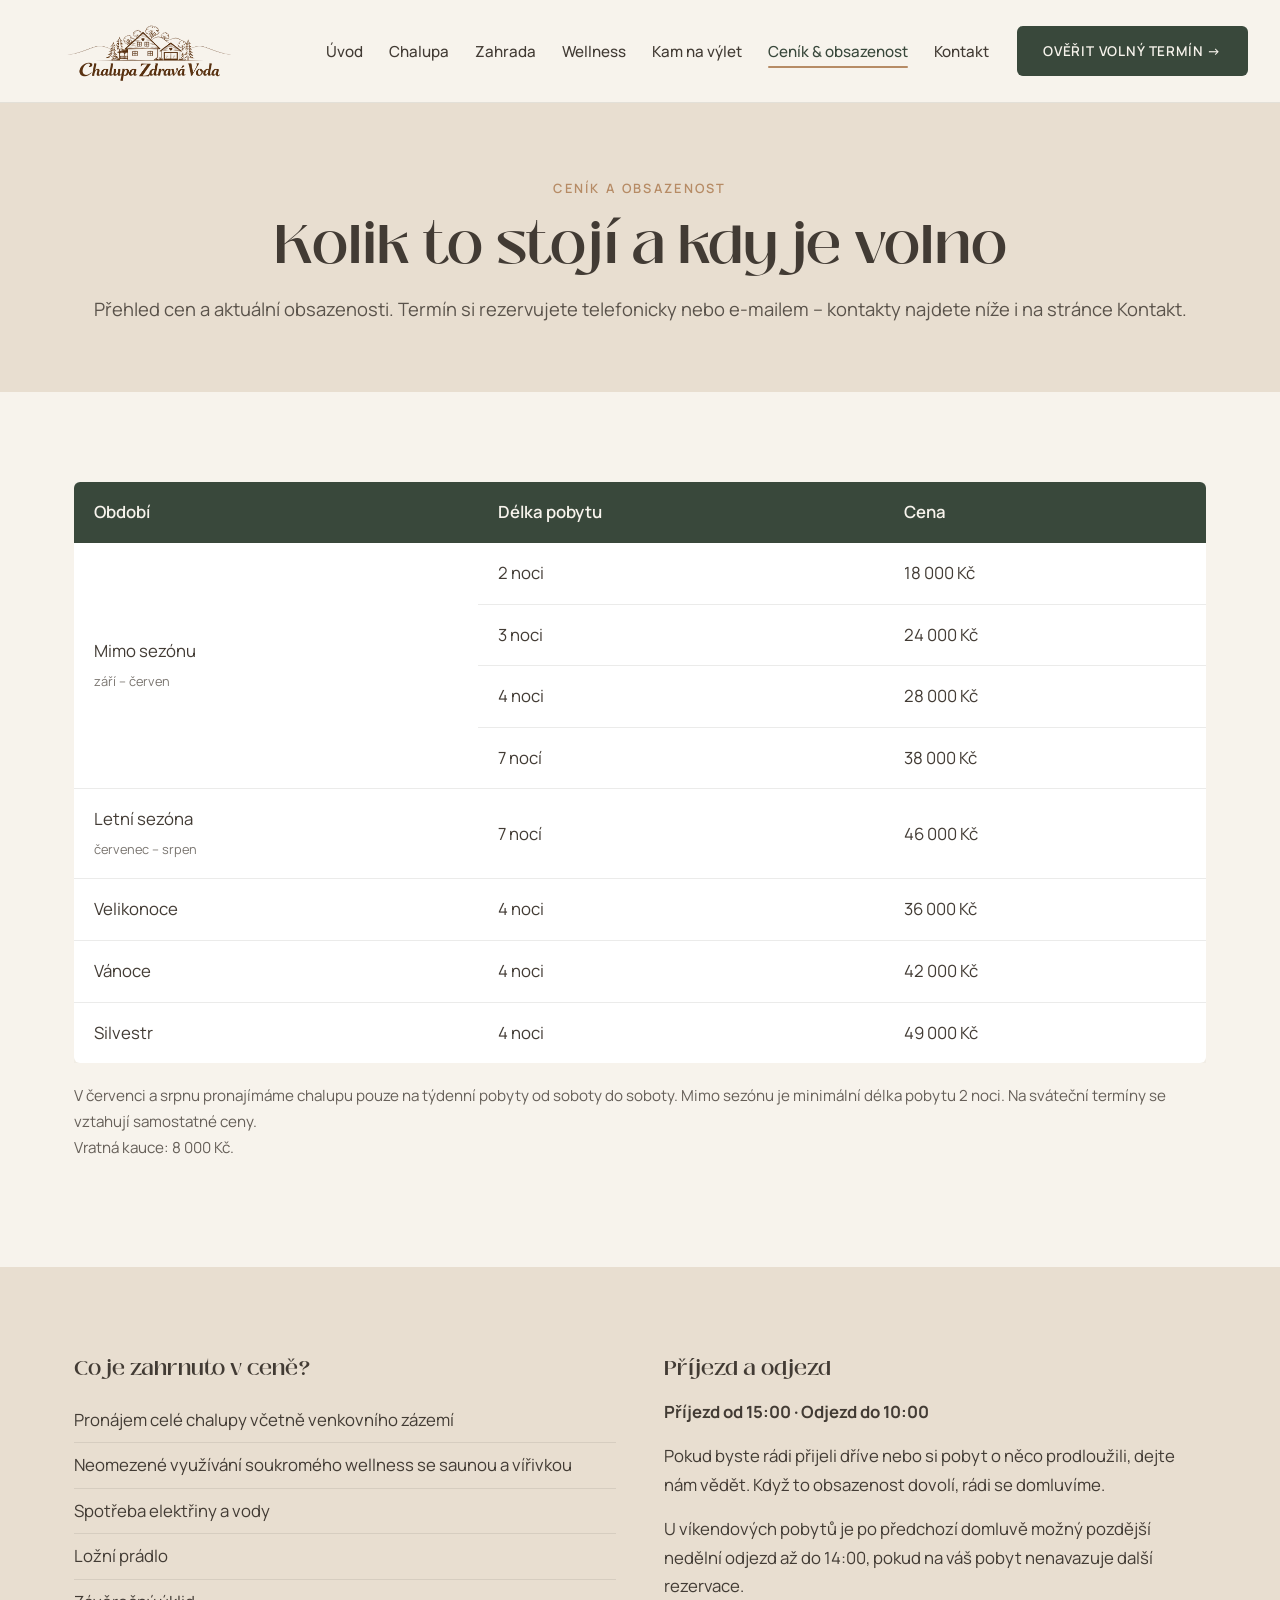
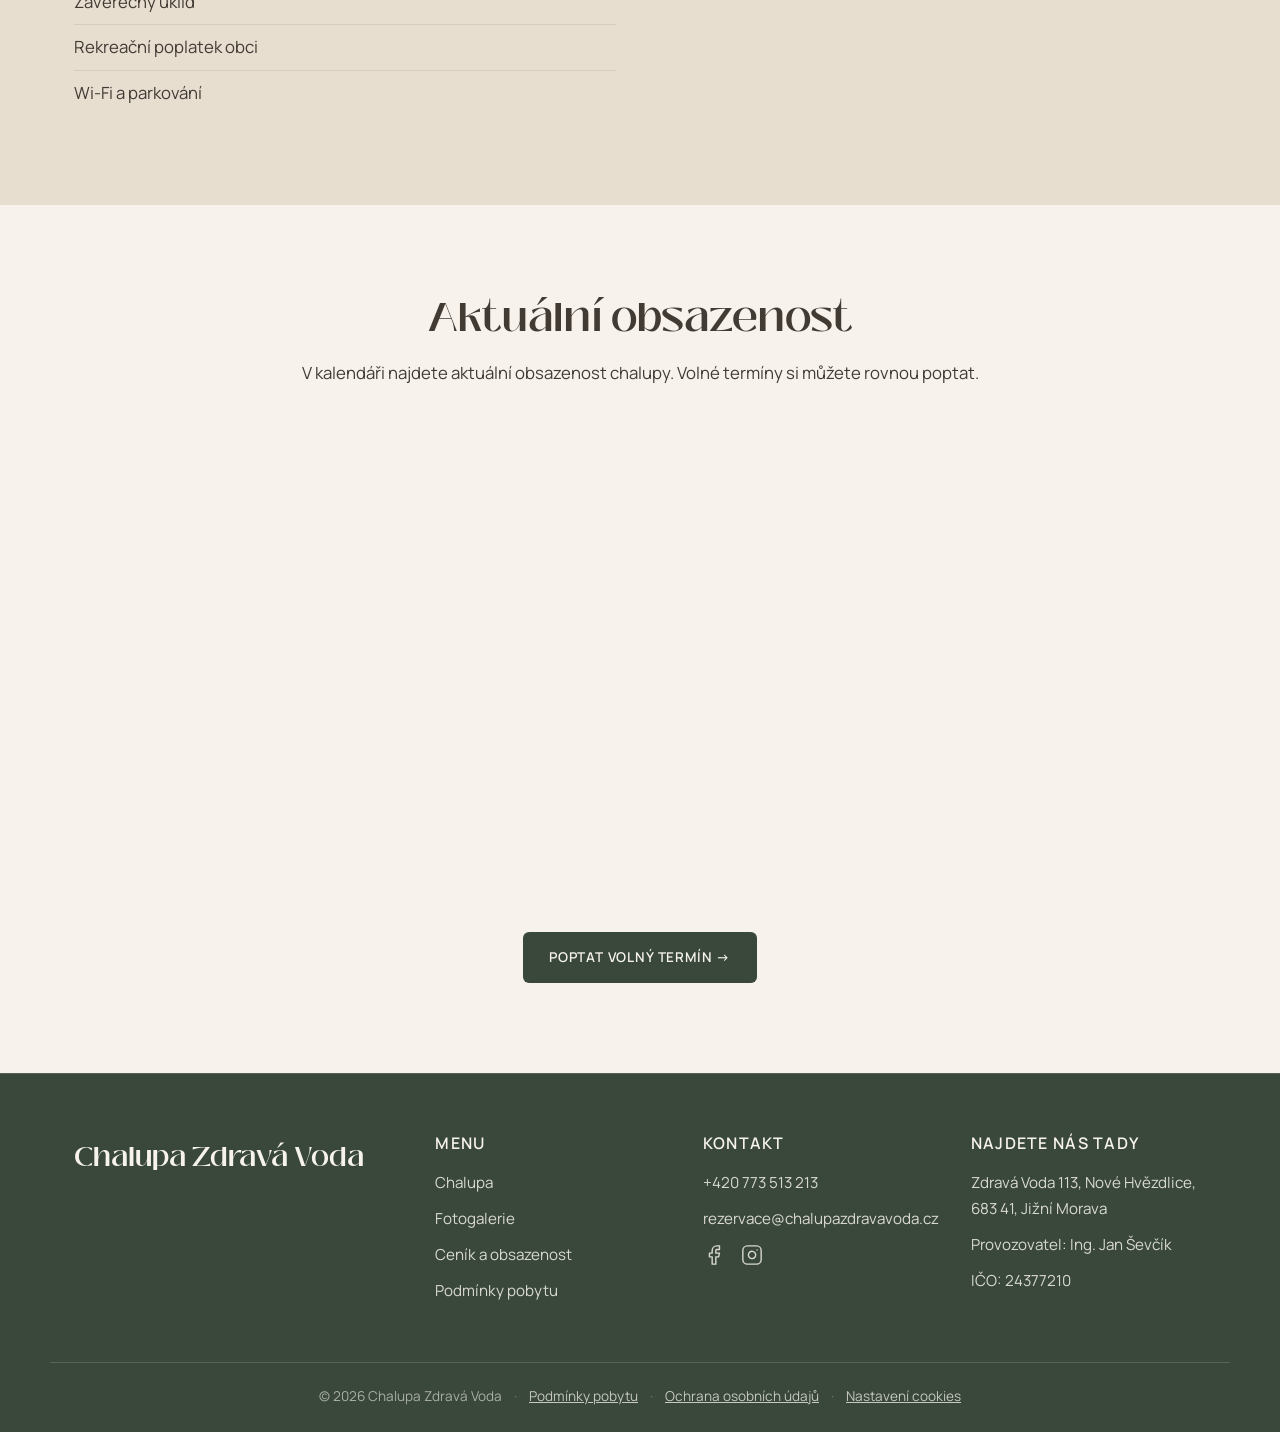
==== cenik-a-obsazenost.html @ aa56eb09 "Zdrava Voda - web chalupy, cista nasazovaci verze" ====
<!DOCTYPE html>
<html lang="cs">
<head>
<meta charset="UTF-8">
<meta name="viewport" content="width=device-width, initial-scale=1.0">
<title>Ceník a obsazenost – Chalupa Zdravá Voda</title>
<meta name="description" content="Chalupa Zdravá Voda – ceník pobytů podle sezóny a aktuální kalendář obsazenosti.">
<link rel="icon" type="image/png" sizes="32x32" href="assets/img/favicon-32.png">
<link rel="apple-touch-icon" href="assets/img/favicon-180.png">
<meta property="og:type" content="website">
<meta property="og:title" content="Ceník a obsazenost – Chalupa Zdravá Voda">
<meta property="og:description" content="Ceník pobytů podle sezóny a aktuální kalendář obsazenosti.">
<meta property="og:image" content="https://chalupazdravavoda.cz/assets/img/og-image.jpg">
<meta property="og:url" content="https://chalupazdravavoda.cz/cenik-a-obsazenost.html">
<link rel="preconnect" href="https://fonts.googleapis.com">
<link rel="preconnect" href="https://fonts.gstatic.com" crossorigin>
<link href="https://fonts.googleapis.com/css2?family=Manrope:wght@400;500;600;700;800&display=swap" rel="stylesheet">
<link rel="stylesheet" href="assets/css/style.css">
</head>
<body>

<header class="site-header">
    <div class="container">
        <a href="index.html" class="logo">
            <img src="assets/img/logo-wide.png" alt="Chalupa Zdravá Voda">
        </a>
        <button class="nav-toggle" id="navToggle" aria-label="Otevřít menu">&#9776;</button>
        <div class="header-right" id="headerRight">
            <nav class="main-nav">
                <ul>
                    <li><a href="index.html">Úvod</a></li>
                    <li><a href="chalupa.html">Chalupa</a></li>
                    <li><a href="zahrada.html">Zahrada</a></li>
                    <li><a href="wellness.html">Wellness</a></li>
                    <li><a href="kam-na-vylet.html">Kam na výlet</a></li>
                    <li><a href="cenik-a-obsazenost.html" class="active">Ceník &amp; obsazenost</a></li>
                    <li><a href="kontakt.html">Kontakt</a></li>
                </ul>
            </nav>
            <div class="header-cta">
                <a href="cenik-a-obsazenost.html" class="btn btn-primary">Ověřit volný termín →</a>
            </div>
        </div>
    </div>
</header>

<section class="page-hero slightly-compact">
    <div class="container">
        <span class="subtitle">Ceník a obsazenost</span>
        <h1>Kolik to stojí a kdy je volno</h1>
        <p class="lead">Přehled cen a aktuální obsazenosti. Termín si rezervujete telefonicky nebo e-mailem – kontakty najdete níže i na stránce Kontakt.</p>
    </div>
</section>

<section>
    <div class="container">
        <div class="table-scroll">
            <table class="price-table">
                <thead>
                    <tr>
                        <th>Období</th>
                        <th>Délka pobytu</th>
                        <th>Cena</th>
                    </tr>
                </thead>
                <tbody>
                    <tr>
                        <td rowspan="4">Mimo sezónu<br><span class="price-sub">září – červen</span></td>
                        <td>2 noci</td>
                        <td>18 000 Kč</td>
                    </tr>
                    <tr>
                        <td>3 noci</td>
                        <td>24 000 Kč</td>
                    </tr>
                    <tr>
                        <td>4 noci</td>
                        <td>28 000 Kč</td>
                    </tr>
                    <tr>
                        <td>7 nocí</td>
                        <td>38 000 Kč</td>
                    </tr>
                    <tr>
                        <td>Letní sezóna<br><span class="price-sub">červenec – srpen</span></td>
                        <td>7 nocí</td>
                        <td>46 000 Kč</td>
                    </tr>
                    <tr>
                        <td>Velikonoce</td>
                        <td>4 noci</td>
                        <td>36 000 Kč</td>
                    </tr>
                    <tr>
                        <td>Vánoce</td>
                        <td>4 noci</td>
                        <td>42 000 Kč</td>
                    </tr>
                    <tr>
                        <td>Silvestr</td>
                        <td>4 noci</td>
                        <td>49 000 Kč</td>
                    </tr>
                </tbody>
            </table>
        </div>
        <p class="price-note">V červenci a srpnu pronajímáme chalupu pouze na týdenní pobyty od soboty do soboty. Mimo sezónu je minimální délka pobytu 2 noci. Na sváteční termíny se vztahují samostatné ceny.<br>Vratná kauce: 8 000 Kč.</p>
    </div>
</section>

<section class="alt">
    <div class="container">
        <div class="two-col">
            <div>
                <h3>Co je zahrnuto v ceně?</h3>
                <ul class="included-list">
                    <li>Pronájem celé chalupy včetně venkovního zázemí</li>
                    <li>Neomezené využívání soukromého wellness se saunou a vířivkou</li>
                    <li>Spotřeba elektřiny a vody</li>
                    <li>Ložní prádlo</li>
                    <li>Závěrečný úklid</li>
                    <li>Rekreační poplatek obci</li>
                    <li>Wi-Fi a parkování</li>
                </ul>
            </div>
            <div>
                <h3>Příjezd a odjezd</h3>
                <p><strong>Příjezd od 15:00 · Odjezd do 10:00</strong></p>
                <p>Pokud byste rádi přijeli dříve nebo si pobyt o něco prodloužili, dejte nám vědět. Když to obsazenost dovolí, rádi se domluvíme.</p>
                <p>U víkendových pobytů je po předchozí domluvě možný pozdější nedělní odjezd až do 14:00, pokud na váš pobyt nenavazuje další rezervace.</p>
            </div>
        </div>
    </div>
</section>

<section>
    <div class="container">
        <div class="section-intro wide">
            <h2>Aktuální obsazenost</h2>
            <p>V kalendáři najdete aktuální obsazenost chalupy. Volné termíny si můžete rovnou poptat.</p>
        </div>

        <script src="https://obsazenost.e-chalupy.cz/resize.js"></script>
        <iframe src="https://obsazenost.e-chalupy.cz/kalendar.php?id=24193&pocetMesicu=12&velikost=4&legenda=ano&vybraneMesice=&naStred=ano&ctvrtleti=ne&stin=ne&jazyk=cz&jednotky=ano&idJednotky=0&vypisJednotky=ne&souhrnny=&pozadi=f7f3ec&kalendarText=423b34&kalendarPozadi=f7f3ec&ramecek=b68b65&mesicText=f7f3ec&mesicPozadi=b68b65&dnyText=39483b&dnyPozadia=ffffff&obsazenoText=f7f3ec&obsazenoPozadi=a8543f&volnoText=f7f3ec&volnoPozadi=5f7a4f&castecneText=222222&castecnePozadi=489ce0&neaktivniDnyText=c4bfb8&neaktivniDnyPozadi=ffffff&legendaText=423b34&fontFamily=Manrope&extCss=" height="460px" width="100%" frameborder="0" id="echalupy-kalendar"></iframe>

        <div class="gallery-cta">
            <a href="kontakt.html" class="btn btn-primary">Poptat volný termín →</a>
        </div>
    </div>
</section>

<footer class="site-footer">
    <div class="container">
        <div class="footer-brand">
            <p class="footer-wordmark">Chalupa Zdravá Voda</p>
        </div>
        <div>
            <h3>Menu</h3>
            <ul>
                <li><a href="chalupa.html">Chalupa</a></li>
                <li><a href="galerie.html">Fotogalerie</a></li>
                <li><a href="cenik-a-obsazenost.html">Ceník a obsazenost</a></li>
                <li><a href="podminky-pobytu.html">Podmínky pobytu</a></li>
            </ul>
        </div>
        <div>
            <h3>Kontakt</h3>
            <ul>
                <li><a href="tel:+420773513213">+420 773 513 213</a></li>
                <li><a href="mailto:rezervace@chalupazdravavoda.cz">rezervace@chalupazdravavoda.cz</a></li>
            </ul>
            <div class="social-icons">
                <a href="https://www.facebook.com/people/Chalupa-Zdrav%C3%A1-Voda/61594875795690/" target="_blank" rel="noopener" aria-label="Facebook"><svg xmlns="http://www.w3.org/2000/svg" viewBox="0 0 24 24" fill="none" stroke-linecap="round" stroke-linejoin="round"><path d="M18 2h-3a5 5 0 0 0-5 5v3H7v4h3v8h4v-8h3l1-4h-4V7a1 1 0 0 1 1-1h3z" /></svg></a>
                <a href="https://www.instagram.com/chalupazdravavoda/" target="_blank" rel="noopener" aria-label="Instagram"><svg xmlns="http://www.w3.org/2000/svg" viewBox="0 0 24 24" fill="none" stroke-linecap="round" stroke-linejoin="round"><rect width="20" height="20" x="2" y="2" rx="5" ry="5" /><path d="M16 11.37A4 4 0 1 1 12.63 8 4 4 0 0 1 16 11.37z" /><line x1="17.5" x2="17.51" y1="6.5" y2="6.5" /></svg></a>
            </div>
        </div>
        <div>
            <h3>Najdete nás tady</h3>
            <ul>
                <li>Zdravá Voda 113, Nové Hvězdlice, 683 41, Jižní Morava</li>
                <li>Provozovatel: Ing. Jan Ševčík</li>
                <li>IČO: 24377210</li>
            </ul>
        </div>
    </div>
    <div class="footer-bottom">
        <div class="footer-legal">
            <span>&copy; 2026 Chalupa Zdravá Voda</span>
            <span class="sep">·</span><a href="podminky-pobytu.html">Podmínky pobytu</a>
            <span class="sep">·</span><a href="ochrana-osobnich-udaju.html">Ochrana osobních údajů</a>
            <span class="sep">·</span><a href="cookies.html">Nastavení cookies</a>
        </div>
    </div>
</footer>

<script src="assets/js/main.js"></script>
</body>
</html>
---- assets/css/style.css ----
/* ==========================================================
   Zdravá Voda – styl webu (finální paleta a fonty)
   ========================================================== */

@font-face {
  font-family: "Black Mango";
  src: url("../fonts/BlackMango-SemiBold.woff2") format("woff2"),
       url("../fonts/BlackMango-SemiBold.woff") format("woff");
  font-weight: 600;
  font-style: normal;
  font-display: swap;
}

:root {
  /* Barvy */
  --color-cream: #f7f3ec;
  --color-sand: #e8ded0;
  --color-sage: #a3ab95;
  --color-forest: #39483b;
  --color-forest-dark: #2a352c;
  --color-brown: #423b34;
  --color-honey: #b68b65;
  --color-white: #ffffff;
  --color-available: #5f7a4f;
  --color-booked: #a8543f;

  /* Fonty */
  --font-heading: "Black Mango", Georgia, serif;
  --font-body: "Manrope", "Segoe UI", sans-serif;

  --max-width: 1180px;
  --radius: 6px;
}

* {
  box-sizing: border-box;
}

html {
  scroll-behavior: smooth;
}

body {
  margin: 0;
  font-family: var(--font-body);
  color: var(--color-brown);
  background: var(--color-cream);
  line-height: 1.7;
  font-size: 1.05rem;
}

img {
  max-width: 100%;
  display: block;
}

a {
  color: inherit;
}

.container {
  max-width: var(--max-width);
  margin: 0 auto;
  padding: 0 24px;
}

.container-wide {
  max-width: 1600px;
  margin: 0 auto;
  padding: 0 40px;
}

@media (max-width: 700px) {
  .container-wide {
    padding: 0 20px;
  }
}

h1, h2, h3 {
  font-family: var(--font-heading);
  font-weight: 600;
  line-height: 1.15;
  margin: 0 0 18px;
  color: var(--color-brown);
}

h1 { font-size: clamp(2.3rem, 5.5vw, 4rem); }
h2 { font-size: clamp(1.7rem, 3.2vw, 2.5rem); }
h3 { font-size: 1.25rem; }

p { margin: 0 0 16px; }

.lead {
  font-size: 1.15rem;
  color: var(--color-brown);
  opacity: 0.85;
}

.eyebrow {
  display: block;
  text-transform: uppercase;
  letter-spacing: 0.18em;
  font-size: 0.78rem;
  font-weight: 600;
  color: var(--color-honey);
  margin-bottom: 14px;
}

/* ---------- Tlačítka ---------- */

.btn {
  display: inline-flex;
  align-items: center;
  gap: 8px;
  font-family: var(--font-body);
  font-weight: 600;
  font-size: 13.5px;
  text-transform: uppercase;
  letter-spacing: 0.06em;
  text-decoration: none;
  white-space: nowrap;
  cursor: pointer;
  border: none;
  background: none;
}

.btn-primary {
  background: var(--color-forest);
  color: var(--color-cream);
  padding: 14px 26px;
  border-radius: var(--radius);
  transition: background-color 0.2s ease;
}

.btn-primary:hover {
  background: var(--color-forest-dark);
}

.btn-secondary {
  color: var(--color-forest);
  padding-bottom: 3px;
  border-bottom: 1px solid var(--color-forest);
  transition: opacity 0.2s ease;
}

.btn-secondary:hover {
  opacity: 0.65;
}

.btn-cream {
  background: var(--color-cream);
  color: var(--color-forest);
  padding: 15px 30px;
  border-radius: var(--radius);
  transition: background-color 0.2s ease;
}

.btn-cream:hover {
  background: var(--color-white);
}

/* ---------- Hlavička / navigace ---------- */

.site-header {
  position: sticky;
  top: 0;
  z-index: 50;
  background: rgba(247, 243, 236, 0.94);
  backdrop-filter: blur(6px);
  border-bottom: 1px solid rgba(66, 59, 52, 0.1);
}

.site-header .container {
  display: flex;
  align-items: center;
  justify-content: space-between;
  gap: 24px;
  padding-top: 12px;
  padding-bottom: 12px;
  max-width: 1920px;
  padding-left: 32px;
  padding-right: 32px;
}

.logo {
  display: flex;
  align-items: center;
  flex-shrink: 0;
}

.logo img {
  height: 78px;
  width: auto;
}

@media (max-width: 900px) {
  .logo img {
    height: 56px;
  }
}

.nav-toggle {
  display: none;
  background: none;
  border: none;
  font-size: 1.6rem;
  cursor: pointer;
  color: var(--color-forest);
}

.header-right {
  display: flex;
  align-items: center;
  gap: 28px;
  flex: 1;
  justify-content: flex-end;
}

nav.main-nav ul {
  list-style: none;
  display: flex;
  gap: 26px;
  margin: 0;
  padding: 0;
}

nav.main-nav a {
  text-decoration: none;
  font-size: 0.95rem;
  font-weight: 500;
  color: var(--color-brown);
  position: relative;
  padding-bottom: 4px;
  white-space: nowrap;
}

nav.main-nav a.active,
nav.main-nav a:hover {
  color: var(--color-forest);
}

nav.main-nav a.active::after {
  content: "";
  position: absolute;
  left: 0;
  right: 0;
  bottom: -2px;
  height: 2px;
  background: var(--color-honey);
  border-radius: 2px;
}

.header-cta {
  flex-shrink: 0;
}

@media (max-width: 900px) {
  .nav-toggle {
    display: block;
    order: 3;
  }

  .header-right {
    order: 4;
    display: none;
    width: 100%;
    flex-direction: column;
    align-items: flex-start;
    gap: 16px;
  }

  .header-right.open {
    display: flex;
  }

  nav.main-nav {
    width: 100%;
  }

  nav.main-nav ul {
    flex-direction: column;
    gap: 2px;
    width: 100%;
  }

  nav.main-nav a {
    display: block;
    padding: 10px 0;
    border-bottom: 1px solid rgba(66, 59, 52, 0.08);
  }

  .site-header .container {
    flex-wrap: wrap;
  }

  .header-cta .btn {
    width: 100%;
    justify-content: center;
  }
}

/* ---------- Hero ---------- */

.hero {
  position: relative;
  min-height: 86vh;
  display: flex;
  align-items: center;
  justify-content: center;
  text-align: center;
  background-size: cover;
  background-position: center;
  overflow: hidden;
}

.hero::before {
  content: "";
  position: absolute;
  inset: 0;
  background: linear-gradient(180deg, rgba(42, 53, 44, 0.45) 0%, rgba(42, 53, 44, 0.55) 55%, rgba(42, 53, 44, 0.7) 100%);
}

.hero .container {
  position: relative;
  max-width: 820px;
}

.hero h1 {
  color: var(--color-cream);
}

.hero .lead {
  color: var(--color-cream);
  opacity: 0.92;
  font-size: 1.2rem;
}

/* ---------- Obecné sekce ---------- */

section {
  padding: 90px 0;
}

section.alt {
  background: var(--color-sand);
}

section.dark {
  background: var(--color-forest);
  color: var(--color-cream);
  padding-bottom: 48px;
}

section.dark h2 {
  color: var(--color-cream);
}

section.dark .lead {
  color: var(--color-cream);
  opacity: 0.85;
}

.section-intro {
  max-width: 680px;
  margin: 0 auto 48px;
  text-align: center;
}

.section-intro.wide {
  max-width: 1320px;
}

.text-only {
  max-width: 700px;
  margin: 0 auto;
  text-align: center;
}

.text-only.wide {
  max-width: 1320px;
}

.one-line-heading,
.nowrap-text {
  white-space: nowrap;
}

@media (max-width: 900px) {
  .one-line-heading,
  .nowrap-text {
    white-space: normal;
  }
}

/* ---------- Infografika (ikony) ---------- */

.icons-section {
  padding: 32px 0 56px;
}

.icon-row {
  display: grid;
  grid-template-columns: repeat(6, 1fr);
  gap: 20px;
  text-align: center;
}

.icon-row .icon-item {
  display: flex;
  flex-direction: column;
  align-items: center;
  gap: 10px;
}

.icon-row .icon-item svg {
  width: 30px;
  height: 30px;
  stroke: var(--color-forest);
  stroke-width: 1.5;
}

.icon-row .icon-item p {
  margin: 0;
  font-size: 13.5px;
  font-weight: 500;
  line-height: 1.3;
  color: var(--color-brown);
}

@media (max-width: 900px) {
  .icon-row {
    grid-template-columns: repeat(3, 1fr);
    row-gap: 32px;
  }
}

@media (max-width: 560px) {
  .icon-row {
    grid-template-columns: repeat(2, 1fr);
  }
}

/* ---------- Dvousloupcové sekce (foto + text) ---------- */

.split {
  display: grid;
  grid-template-columns: 1fr 1fr;
  gap: 56px;
  align-items: center;
}

.split.reverse .split-media {
  order: 2;
}

.split-media img,
.split-media .video-placeholder {
  border-radius: var(--radius);
  width: 100%;
}

.video-embed {
  position: relative;
  width: 100%;
  height: 100%;
  background-size: cover;
  background-position: center;
  cursor: pointer;
  display: flex;
  align-items: center;
  justify-content: center;
  border-radius: 0;
  overflow: hidden;
}

.video-embed::before {
  content: "";
  position: absolute;
  inset: 0;
  background: rgba(42, 53, 44, 0.22);
  transition: background-color 0.2s ease;
}

.video-embed:hover::before {
  background: rgba(42, 53, 44, 0.32);
}

.video-embed.is-playing::before {
  content: none;
}

.video-play-btn {
  position: relative;
  width: 76px;
  height: 76px;
  border-radius: 50%;
  background: rgba(247, 243, 236, 0.95);
  border: none;
  display: flex;
  align-items: center;
  justify-content: center;
  cursor: pointer;
  transition: transform 0.2s ease, background-color 0.2s ease;
  flex-shrink: 0;
}

.video-embed:hover .video-play-btn {
  transform: scale(1.08);
  background: var(--color-cream);
}

.video-play-btn svg {
  width: 26px;
  height: 26px;
  fill: var(--color-forest);
  margin-left: 4px;
}

.video-embed iframe {
  position: relative;
  width: 100%;
  height: 100%;
  border: none;
  display: block;
}

.video-placeholder {
  aspect-ratio: 16 / 9;
  background: var(--color-sand);
  border: 1px dashed var(--color-honey);
  display: flex;
  align-items: center;
  justify-content: center;
  text-align: center;
  color: var(--color-brown);
  opacity: 0.75;
  font-size: 0.95rem;
  padding: 20px;
}

@media (max-width: 860px) {
  .split {
    grid-template-columns: 1fr;
  }

  .split.reverse .split-media {
    order: 0;
  }
}

/* ---------- Bleed-split sekce (text + foto/video až k okraji obrazovky) ---------- */

.bleed-split {
  display: grid;
  grid-template-columns: 45% 55%;
  align-items: stretch;
  min-height: 400px;
}

.bleed-split.media-left {
  grid-template-columns: 55% 45%;
}

.bleed-split .bleed-text {
  display: flex;
  flex-direction: column;
  justify-content: center;
  padding: 50px 60px 50px 6vw;
}

.bleed-split.media-left .bleed-text {
  padding: 50px 6vw 50px 60px;
}

.bleed-split .bleed-media {
  position: relative;
  overflow: hidden;
}

.bleed-split .bleed-media img,
.bleed-split .bleed-media .video-placeholder {
  width: 100%;
  height: 100%;
  border-radius: 0;
  box-shadow: none;
  border: none;
  object-fit: cover;
}

@media (max-width: 900px) {
  .bleed-split,
  .bleed-split.media-left {
    grid-template-columns: 1fr;
    min-height: auto;
  }

  .bleed-split .bleed-text,
  .bleed-split.media-left .bleed-text {
    padding: 40px 24px;
  }

  .bleed-split .bleed-media {
    min-height: 300px;
  }
}

/* ---------- Rozcestníky ---------- */

.signpost-grid {
  display: grid;
  grid-template-columns: repeat(3, 1fr);
  gap: 24px;
}

.signposts-wrap {
  max-width: 1480px;
  margin: 0 auto;
  padding: 0 48px;
}

@media (max-width: 700px) {
  .signposts-wrap {
    padding: 0 20px;
  }
}

.signpost {
  position: relative;
  border-radius: 0;
  overflow: hidden;
  min-height: 400px;
  display: flex;
  align-items: flex-end;
  text-decoration: none;
  color: var(--color-cream);
  background-size: cover;
  background-position: center;
  transition: transform 0.3s ease;
}

.signpost:hover {
  transform: translateY(-4px);
}

.signpost::before {
  content: "";
  position: absolute;
  inset: 0;
  background: linear-gradient(180deg, rgba(42, 53, 44, 0.05) 30%, rgba(42, 53, 44, 0.85) 100%);
}

.signpost-content {
  position: relative;
  padding: 28px;
}

.signpost-content .eyebrow {
  color: var(--color-sand);
}

.signpost-content h3 {
  color: var(--color-cream);
  margin-bottom: 8px;
}

.signpost-content p {
  color: var(--color-cream);
  opacity: 0.9;
  font-size: 0.95rem;
  margin-bottom: 14px;
}

.signpost-content .btn-secondary {
  color: var(--color-cream);
  border-bottom-color: var(--color-cream);
}

@media (max-width: 900px) {
  .signpost-grid {
    grid-template-columns: 1fr;
  }
}

/* ---------- Fotogalerie (teaser) ---------- */

.gallery-grid {
  display: grid;
  grid-template-columns: repeat(4, 1fr);
  grid-auto-rows: 160px;
  grid-auto-flow: dense;
  gap: 16px;
}

.gallery-grid.cols-5 {
  grid-template-columns: repeat(5, 1fr);
}

@media (max-width: 900px) {
  .gallery-grid.cols-5 {
    grid-template-columns: repeat(2, 1fr);
  }
}

/* Malá fotokoláž na podstránkách (např. Wellness) – 2 široké nahoře, 4 na výšku pod nimi */
.gallery-grid.wellness-grid {
  grid-auto-rows: 220px;
}

@media (max-width: 700px) {
  .gallery-grid.wellness-grid {
    grid-template-columns: repeat(2, 1fr);
  }
}

@media (min-width: 701px) {
  .gallery-grid.wellness-grid .wgp-1 { grid-column: 1 / 3; grid-row: 1 / 2; }
  .gallery-grid.wellness-grid .wgp-2 { grid-column: 3 / 5; grid-row: 1 / 2; }
  .gallery-grid.wellness-grid .wgp-3 { grid-column: 1 / 2; grid-row: 2 / 4; }
  .gallery-grid.wellness-grid .wgp-4 { grid-column: 2 / 3; grid-row: 2 / 4; }
  .gallery-grid.wellness-grid .wgp-5 { grid-column: 3 / 4; grid-row: 2 / 4; }
  .gallery-grid.wellness-grid .wgp-6 { grid-column: 4 / 5; grid-row: 2 / 4; }
}

/* Mala fotokolaz na strance Zahrada - 2 siroke nahore, 3 na vysku + 2 ctvercove vpravo pod nimi */
.gallery-grid.zahrada-grid {
  grid-auto-rows: 220px;
}

@media (max-width: 700px) {
  .gallery-grid.zahrada-grid {
    grid-template-columns: repeat(2, 1fr);
  }
}

@media (min-width: 701px) {
  .gallery-grid.zahrada-grid .az-1 { grid-column: 1 / 3; grid-row: 1 / 2; }
  .gallery-grid.zahrada-grid .az-2 { grid-column: 3 / 5; grid-row: 1 / 2; }
  .gallery-grid.zahrada-grid .az-3 { grid-column: 1 / 2; grid-row: 2 / 4; }
  .gallery-grid.zahrada-grid .az-4 { grid-column: 2 / 3; grid-row: 2 / 4; }
  .gallery-grid.zahrada-grid .az-5 { grid-column: 3 / 4; grid-row: 2 / 4; }
  .gallery-grid.zahrada-grid .az-6 { grid-column: 4 / 5; grid-row: 2 / 3; }
  .gallery-grid.zahrada-grid .az-7 { grid-column: 4 / 5; grid-row: 3 / 4; }
}

.gallery-grid img.show-full {
  object-fit: contain;
  background: var(--color-sand);
}

/* Přesné ruční rozmístění homepage galerie (cols-5), aby mozaika tvořila
   dokonalý obdélník bez vyčnívajících dlaždic – auto-flow dense to u
   nepravidelných tvarů nezaručí. */
@media (min-width: 901px) {
  .gallery-grid.cols-5 .gp-1 { grid-column: 1 / 3; grid-row: 1 / 3; }
  .gallery-grid.cols-5 .gp-2 { grid-column: 3 / 4; grid-row: 1 / 3; }
  .gallery-grid.cols-5 .gp-3 { grid-column: 4 / 5; grid-row: 1 / 3; }
  .gallery-grid.cols-5 .gp-4 { grid-column: 5 / 6; grid-row: 1 / 3; }
  .gallery-grid.cols-5 .gp-5 { grid-column: 1 / 3; grid-row: 3 / 4; }
  .gallery-grid.cols-5 .gp-6 { grid-column: 3 / 5; grid-row: 3 / 4; }
  .gallery-grid.cols-5 .gp-7 { grid-column: 5 / 6; grid-row: 3 / 4; }
  .gallery-grid.cols-5 .gp-8 { grid-column: 1 / 3; grid-row: 4 / 5; }
  .gallery-grid.cols-5 .gp-9 { grid-column: 3 / 4; grid-row: 4 / 5; }
  .gallery-grid.cols-5 .gp-10 { grid-column: 4 / 5; grid-row: 4 / 5; }
  .gallery-grid.cols-5 .gp-11 { grid-column: 5 / 6; grid-row: 4 / 5; }
}

.gallery-grid img {
  width: 100%;
  height: 100%;
  object-fit: cover;
  border-radius: var(--radius);
}

.gallery-grid .g-tall { grid-row: span 2; }
.gallery-grid .g-wide { grid-column: span 2; }
.gallery-grid .g-big { grid-column: span 2; grid-row: span 2; }

@media (max-width: 900px) {
  .gallery-grid {
    grid-template-columns: repeat(2, 1fr);
    grid-auto-rows: 140px;
  }

  .gallery-grid .g-big { grid-column: span 2; grid-row: span 2; }
}

.gallery-cta {
  text-align: center;
  margin-top: 36px;
}

/* ---------- Patička ---------- */

.site-footer {
  background: var(--color-forest);
  color: rgba(247, 243, 236, 0.85);
  padding: 60px 0 24px;
  border-top: 1px solid rgba(247, 243, 236, 0.15);
}

.site-footer .container {
  display: grid;
  grid-template-columns: 1.4fr 1fr 1fr 1fr;
  gap: 32px;
}

@media (max-width: 760px) {
  .site-footer .container {
    grid-template-columns: 1fr 1fr;
  }
}

@media (max-width: 500px) {
  .site-footer .container {
    grid-template-columns: 1fr;
  }
}

.footer-wordmark {
  font-family: var(--font-heading);
  font-size: 1.7rem;
  color: var(--color-cream);
  margin: 0 0 14px;
}

.site-footer h3 {
  font-family: var(--font-body);
  font-weight: 600;
  color: var(--color-cream);
  font-size: 1rem;
  text-transform: uppercase;
  letter-spacing: 0.08em;
}

.site-footer a {
  color: rgba(247, 243, 236, 0.85);
  text-decoration: none;
}

.site-footer a:hover {
  color: var(--color-cream);
}

.site-footer ul {
  list-style: none;
  padding: 0;
  margin: 0;
}

.site-footer li {
  margin-bottom: 10px;
  font-size: 0.95rem;
}

.social-icons {
  display: flex;
  gap: 16px;
  margin-top: 12px;
}

.social-icons a {
  display: flex;
  align-items: center;
  justify-content: center;
  opacity: 0.85;
  transition: opacity 0.2s ease;
}

.social-icons a:hover {
  opacity: 1;
}

.social-icons svg {
  width: 22px;
  height: 22px;
  stroke: var(--color-cream);
  stroke-width: 1.5;
}

.social-icons.on-light svg {
  stroke: var(--color-forest);
}

.social-icons.spaced {
  margin-top: 32px;
}

.map-caption {
  margin-top: 28px;
  text-align: center;
  font-family: var(--font-heading);
  font-weight: 600;
  font-size: 1.2rem;
  color: var(--color-brown);
}

.footer-bottom {
  max-width: var(--max-width);
  margin: 48px auto 0;
  padding: 22px 24px 0;
  text-align: center;
  border-top: 1px solid rgba(247, 243, 236, 0.15);
  font-size: 0.85rem;
  color: rgba(247, 243, 236, 0.6);
}

.footer-bottom a {
  color: rgba(247, 243, 236, 0.75);
  text-decoration: underline;
}

.footer-bottom .sep {
  margin: 0 8px;
  opacity: 0.5;
}

.footer-legal {
  display: flex;
  flex-wrap: wrap;
  justify-content: center;
  align-items: center;
  gap: 4px 4px;
}

/* ---------- Starší komponenty (Ceník a obsazenost, Kontakt) ---------- */

.page-hero {
  padding: 70px 0 50px;
  text-align: center;
  background: var(--color-sand);
}

.page-hero.slightly-compact h1,
h1.slightly-compact {
  font-size: clamp(2.2rem, 4.6vw, 3.4rem);
}

.page-hero .subtitle {
  display: inline-block;
  text-transform: uppercase;
  letter-spacing: 0.18em;
  font-size: 0.8rem;
  font-weight: 600;
  color: var(--color-honey);
  margin-bottom: 14px;
}

.price-table {
  width: 100%;
  border-collapse: collapse;
  background: var(--color-white);
  border-radius: var(--radius);
  overflow: hidden;
  box-shadow: 0 8px 24px rgba(66, 59, 52, 0.08);
}

.price-table th, .price-table td {
  padding: 16px 20px;
  text-align: left;
  border-bottom: 1px solid rgba(66, 59, 52, 0.1);
}

.price-table th {
  background: var(--color-forest);
  color: var(--color-cream);
  font-weight: 600;
}

.price-table tr:last-child td {
  border-bottom: none;
}

.table-scroll {
  overflow-x: auto;
  -webkit-overflow-scrolling: touch;
}

.price-sub {
  font-size: 0.8rem;
  font-weight: 400;
  opacity: 0.7;
}

.price-note {
  margin-top: 20px;
  font-size: 0.95rem;
  opacity: 0.8;
}

.two-col {
  display: grid;
  grid-template-columns: 1fr 1fr;
  gap: 48px;
}

@media (max-width: 780px) {
  .two-col {
    grid-template-columns: 1fr;
    gap: 32px;
  }
}

.included-list {
  list-style: none;
  margin: 0;
  padding: 0;
}

.included-list li {
  padding: 8px 0;
  border-bottom: 1px solid rgba(66, 59, 52, 0.1);
}

.included-list li:last-child {
  border-bottom: none;
}

/* ---------- Kalendář obsazenosti (vložený widget e-chalupy.cz) ---------- */

#echalupy-kalendar {
  border-radius: var(--radius);
  display: block;
}

.contact-grid {
  display: grid;
  grid-template-columns: 1fr 1fr;
  gap: 40px;
  align-items: center;
}

.contact-name {
  font-size: 1.7rem;
  margin-bottom: 32px;
}

@media (max-width: 780px) {
  .contact-grid {
    grid-template-columns: 1fr;
  }
}

.contact-item {
  margin-bottom: 20px;
}

.contact-item strong {
  display: block;
  font-family: var(--font-heading);
  color: var(--color-forest);
  margin-bottom: 4px;
}

/* ---------- Podstránky (Chalupa, Zahrada, Wellness...) ---------- */

.subpage-hero h1 {
  font-size: clamp(2.1rem, 3.8vw, 3.1rem);
}

.bleed-split .bleed-text h3 {
  color: var(--color-brown);
  margin-bottom: 10px;
  font-size: 2.125rem;
  font-weight: 600;
}

.bleed-split .bleed-text .eyebrow {
  margin-bottom: 6px;
}

.bleed-split.compact {
  grid-template-columns: 1fr 1fr;
  align-items: center;
  min-height: 0;
}

.bleed-split.compact .bleed-text {
  padding: 36px 48px;
}

.bleed-split.compact .bleed-media {
  aspect-ratio: 16 / 9;
  align-self: center;
}

@media (max-width: 900px) {
  .bleed-split.compact,
  .bleed-split.compact.media-left {
    grid-template-columns: 1fr;
  }

  .bleed-split.compact .bleed-media {
    aspect-ratio: 4 / 3;
    min-height: 0;
  }

  /* Na mobilu vzdy nejdriv foto, pak text - bez ohledu na poradi media-left
     na desktopu (sekce se strida foto/text vlevo-vpravo, ale na mobilu by to
     bez tohohle skakalo jednou foto-text, podruhe text-foto). */
  .bleed-split.compact .bleed-media {
    order: 1;
  }

  .bleed-split.compact .bleed-text {
    order: 2;
  }

  /* Vyjimka: na strance Kam na vylet ma sekce "Pesky & na kole" jit na mobilu
     text -> pak mapa (ne foto -> text jako jinde). */
  #pesky-a-kole .bleed-media {
    order: 2;
  }

  #pesky-a-kole .bleed-text {
    order: 1;
  }
}

.feature-columns {
  display: grid;
  grid-template-columns: repeat(4, 1fr);
  gap: 20px;
}

.feature-columns > div {
  background: var(--color-white);
  border-radius: var(--radius);
  padding: 26px 22px;
  box-shadow: 0 8px 24px rgba(66, 59, 52, 0.06);
}

.feature-columns h3 {
  margin: 0 0 16px;
  font-family: var(--font-body);
  font-weight: 700;
  font-size: 0.85rem;
  text-transform: uppercase;
  letter-spacing: 0.06em;
  color: var(--color-forest);
}

.feature-columns ul {
  list-style: none;
  margin: 0;
  padding: 0;
}

.feature-columns li {
  font-size: 0.95rem;
  padding: 7px 0;
  border-bottom: 1px solid rgba(66, 59, 52, 0.08);
}

.feature-columns li:last-child {
  border-bottom: none;
}

@media (max-width: 900px) {
  .feature-columns {
    grid-template-columns: repeat(2, 1fr);
  }
}

@media (max-width: 560px) {
  .feature-columns {
    grid-template-columns: 1fr;
  }
}

.legal-content {
  max-width: 760px;
  margin: 0 auto;
  text-align: left;
}

.legal-content h2 {
  font-size: 1.3rem;
  margin-top: 44px;
}

.legal-content h2:first-of-type {
  margin-top: 0;
}

.legal-content .contact-block {
  background: var(--color-white);
  border-radius: var(--radius);
  padding: 20px 24px;
  margin: 0 0 20px;
}

.legal-content .contact-block p {
  margin: 0;
}

.legal-content ul {
  margin: 0 0 16px;
  padding-left: 22px;
}

.legal-content li {
  margin-bottom: 6px;
}

.map-placeholder {
  height: 320px;
  border-radius: var(--radius);
  background: var(--color-sand);
  display: flex;
  align-items: center;
  justify-content: center;
  text-align: center;
  color: var(--color-brown);
  opacity: 0.75;
}

.map-embed {
  height: 320px;
  border-radius: var(--radius);
  overflow: hidden;
}

.map-embed iframe {
  width: 100%;
  height: 100%;
  border: none;
  display: block;
}

.map-facade {
  position: relative;
  display: flex;
  align-items: center;
  justify-content: center;
  background-color: var(--color-sand);
  background-size: cover;
  background-position: center;
  cursor: pointer;
}

.map-facade::before {
  content: "";
  position: absolute;
  inset: 0;
  background: rgba(247, 243, 236, 0.3);
  transition: background-color 0.2s ease;
}

.map-facade:hover::before {
  background: rgba(247, 243, 236, 0.15);
}

.map-facade-btn {
  position: relative;
  display: flex;
  flex-direction: column;
  align-items: center;
  gap: 8px;
  background: none;
  border: none;
  cursor: pointer;
  color: var(--color-forest);
  font-family: var(--font-body);
  font-weight: 600;
  font-size: 12px;
  text-transform: uppercase;
  letter-spacing: 0.06em;
}

.map-facade-btn svg {
  width: 40px;
  height: 40px;
  fill: var(--color-honey);
  stroke: var(--color-forest-dark);
  stroke-width: 1.3;
  filter: drop-shadow(0 3px 6px rgba(42, 53, 44, 0.35));
  transition: transform 0.2s ease;
}

.map-facade:hover .map-facade-btn svg {
  transform: translateY(-3px);
}

.map-facade-btn span {
  background: var(--color-cream);
  padding: 6px 14px;
  border-radius: 999px;
  box-shadow: 0 4px 10px rgba(42, 53, 44, 0.15);
}

/* ---------- Kam na výlet ---------- */

.hero.subpage {
  min-height: 52vh;
}

.hero .eyebrow {
  color: var(--color-sand);
}

@media (max-width: 900px) {
  .hero.subpage {
    min-height: 46vh;
  }
}

section[id] {
  scroll-margin-top: 100px;
}

.trip-tags-section {
  padding: 48px 0 16px;
}

.trip-tags {
  display: flex;
  flex-wrap: wrap;
  gap: 12px;
  justify-content: center;
}

.trip-tag {
  display: inline-flex;
  align-items: center;
  padding: 10px 22px;
  border: 1px solid var(--color-forest);
  border-radius: 999px;
  font-size: 0.85rem;
  font-weight: 600;
  color: var(--color-forest);
  text-decoration: none;
  white-space: nowrap;
  transition: background-color 0.2s ease, color 0.2s ease;
}

.trip-tag:hover {
  background: var(--color-forest);
  color: var(--color-cream);
}

@media (max-width: 700px) {
  .trip-tags {
    flex-wrap: nowrap;
    justify-content: flex-start;
    overflow-x: auto;
    padding-bottom: 6px;
  }
}

.trip-icon {
  display: inline-flex;
  align-items: center;
  justify-content: center;
  width: 56px;
  height: 56px;
  border-radius: 50%;
  background: var(--color-white);
  box-shadow: 0 8px 20px rgba(66, 59, 52, 0.08);
  margin-bottom: 18px;
}

.trip-icon svg {
  width: 26px;
  height: 26px;
  stroke: var(--color-forest);
  stroke-width: 1.5;
}

.trip-grid {
  display: grid;
  grid-template-columns: repeat(auto-fit, minmax(300px, 1fr));
  gap: 24px;
  margin-top: 12px;
}

.trip-card {
  background: var(--color-white);
  border-radius: var(--radius);
  padding: 28px 26px;
  box-shadow: 0 8px 24px rgba(66, 59, 52, 0.06);
}

.trip-card h4 {
  font-family: var(--font-heading);
  font-weight: 600;
  font-size: 1.15rem;
  margin: 0 0 6px;
  color: var(--color-brown);
}

.trip-distance {
  display: inline-block;
  font-size: 0.72rem;
  font-weight: 700;
  text-transform: uppercase;
  letter-spacing: 0.05em;
  color: var(--color-honey);
  margin-bottom: 12px;
}

.trip-card p {
  font-size: 0.95rem;
  margin: 0 0 10px;
}

.trip-card p:last-child {
  margin-bottom: 0;
}

.trip-tip {
  font-style: italic;
  opacity: 0.8;
}

@media (max-width: 560px) {
  .trip-grid {
    grid-template-columns: 1fr;
  }
}

/* ---------- Plná fotogalerie – jedna souvislá koláž ve stanoveném pořadí ---------- */
/* Pořadí: Chalupa venku -> Pergola -> dětské venkovní zázemí -> vnitřek (spodek:
   kuchyně/obývák/kamna/dětský koutek) -> nahoru (ložnice, koupelny) -> zádveří -> wellness.
   34 fotek, 4 sloupce, 16 řad - ručně spočítané, bez děr a přesahů (viz CLAUDE.md). */

.gallery-grid.story-grid {
  grid-auto-rows: 220px;
}

@media (max-width: 700px) {
  .gallery-grid.story-grid {
    grid-template-columns: repeat(2, 1fr);
  }
}

@media (min-width: 701px) {
  /* Chalupa */
  .ph-1  { grid-column: 1 / 3; grid-row: 1 / 3; }
  .ph-2  { grid-column: 3 / 4; grid-row: 1 / 3; }
  .ph-3  { grid-column: 4 / 5; grid-row: 1 / 2; }
  .ph-4  { grid-column: 4 / 5; grid-row: 2 / 3; }

  /* Pergola */
  .ph-5  { grid-column: 1 / 3; grid-row: 3 / 4; }
  .ph-6  { grid-column: 3 / 4; grid-row: 3 / 5; }
  .ph-7  { grid-column: 4 / 5; grid-row: 3 / 5; }
  .ph-8  { grid-column: 1 / 3; grid-row: 4 / 5; }

  /* Detske venkovni zazemi */
  .ph-9  { grid-column: 1 / 3; grid-row: 5 / 6; }
  .ph-10 { grid-column: 3 / 4; grid-row: 5 / 7; }
  .ph-11 { grid-column: 4 / 5; grid-row: 5 / 7; }
  .ph-12 { grid-column: 1 / 3; grid-row: 6 / 7; }
  .ph-13 { grid-column: 1 / 3; grid-row: 7 / 8; }
  .ph-14 { grid-column: 3 / 4; grid-row: 7 / 8; }
  .ph-15 { grid-column: 4 / 5; grid-row: 7 / 8; }

  /* Vnitrek - dole */
  .ph-16 { grid-column: 1 / 3; grid-row: 8 / 10; }
  .ph-17 { grid-column: 3 / 5; grid-row: 8 / 9; }
  .ph-18 { grid-column: 3 / 5; grid-row: 9 / 10; }
  .ph-19 { grid-column: 1 / 3; grid-row: 10 / 11; }
  .ph-20 { grid-column: 3 / 4; grid-row: 10 / 12; }
  .ph-21 { grid-column: 4 / 5; grid-row: 10 / 12; }
  .ph-22 { grid-column: 1 / 3; grid-row: 11 / 12; }
  .ph-23 { grid-column: 1 / 2; grid-row: 12 / 14; }
  .ph-24 { grid-column: 2 / 3; grid-row: 12 / 14; }
  .ph-25 { grid-column: 3 / 4; grid-row: 12 / 14; }
  .ph-26 { grid-column: 4 / 5; grid-row: 12 / 13; }
  .ph-27 { grid-column: 4 / 5; grid-row: 13 / 14; }

  /* Nahoru - loznice (2 velke fotky vedle sebe, pak 2 na sirku) */
  .ph-28 { grid-column: 1 / 3; grid-row: 14 / 16; }
  .ph-29 { grid-column: 3 / 5; grid-row: 14 / 16; }
  .ph-30 { grid-column: 1 / 3; grid-row: 16 / 17; }
  .ph-31 { grid-column: 3 / 5; grid-row: 16 / 17; }

  /* Nahoru - koupelny (vsechny 4 na vysku) */
  .ph-32 { grid-column: 1 / 2; grid-row: 17 / 19; }
  .ph-33 { grid-column: 2 / 3; grid-row: 17 / 19; }
  .ph-34 { grid-column: 3 / 4; grid-row: 17 / 19; }
  .ph-35 { grid-column: 4 / 5; grid-row: 17 / 19; }

  /* Zadveri (hned za koupelnami) + Wellness */
  .ph-36 { grid-column: 1 / 3; grid-row: 19 / 20; }
  .ph-37 { grid-column: 3 / 4; grid-row: 19 / 21; }
  .ph-38 { grid-column: 4 / 5; grid-row: 19 / 21; }
  .ph-39 { grid-column: 1 / 3; grid-row: 20 / 21; }
  .ph-40 { grid-column: 1 / 3; grid-row: 21 / 22; }
  .ph-41 { grid-column: 3 / 5; grid-row: 21 / 22; }
}
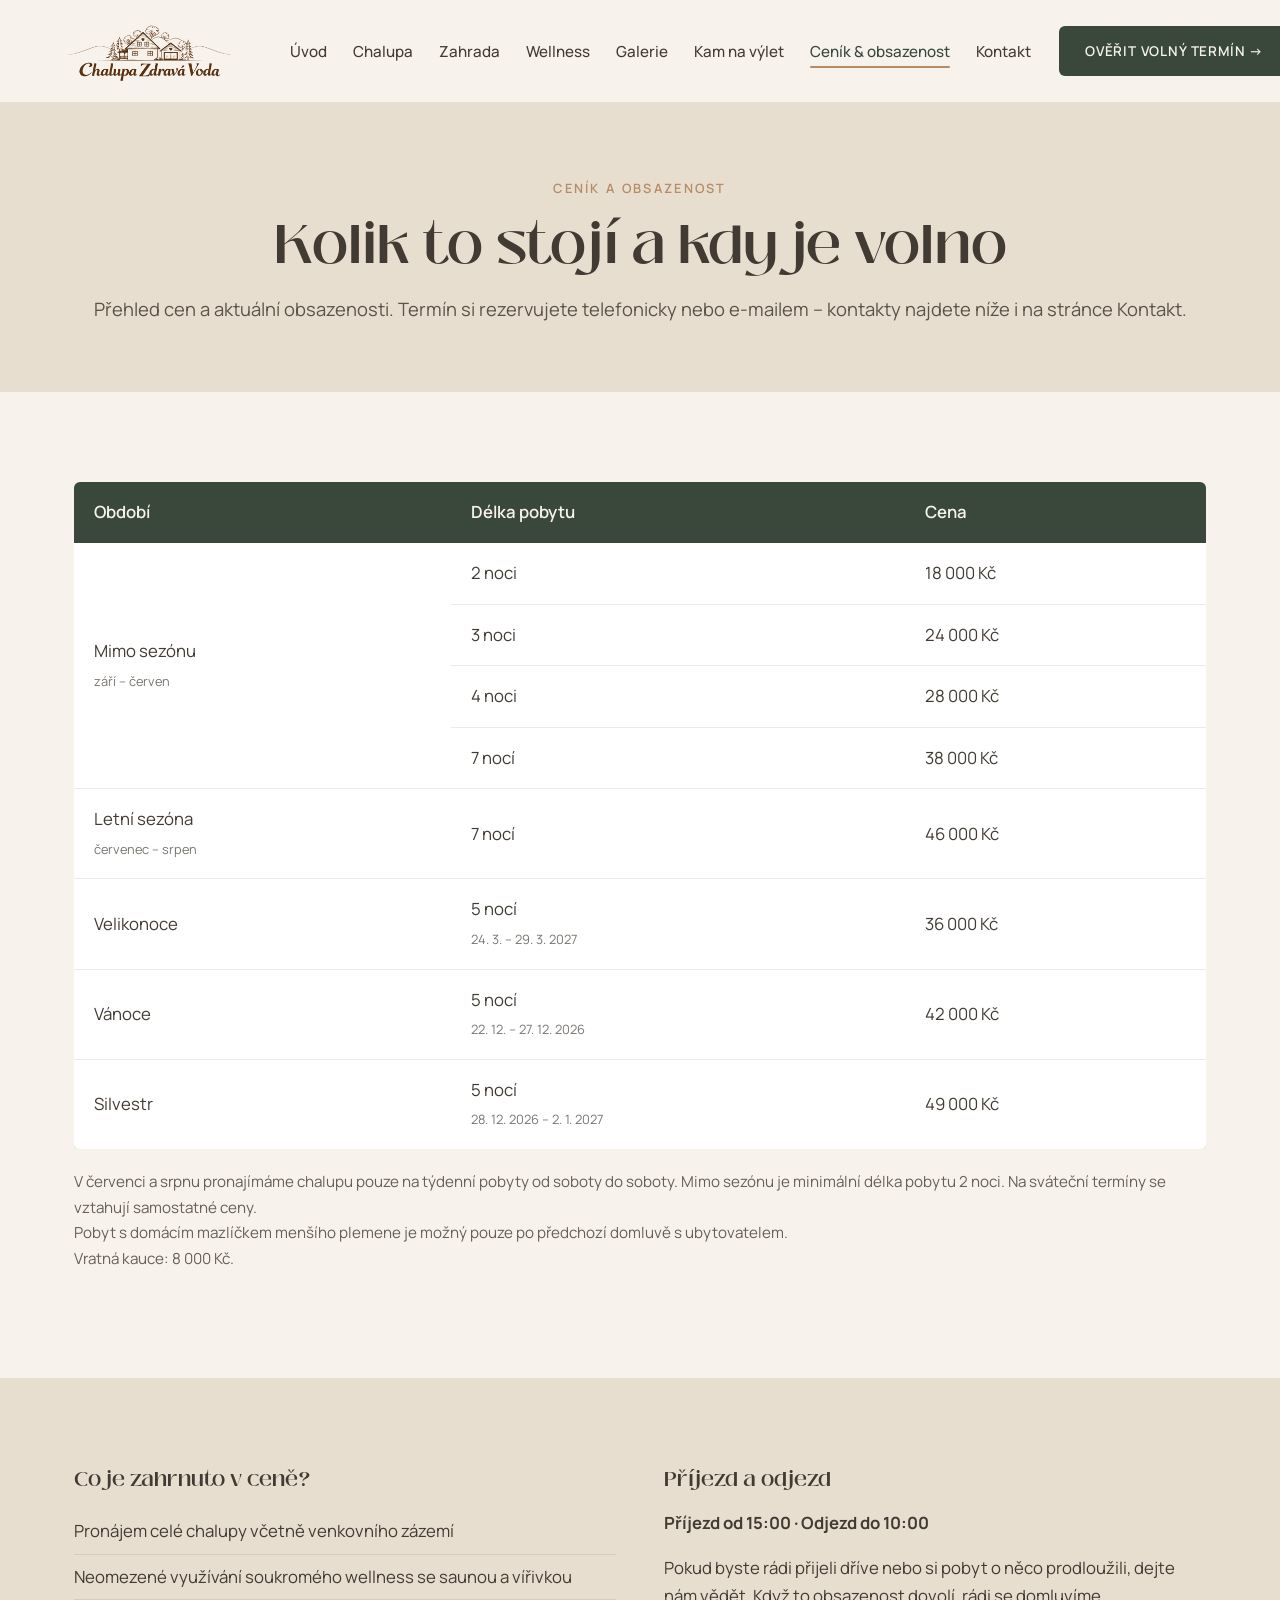
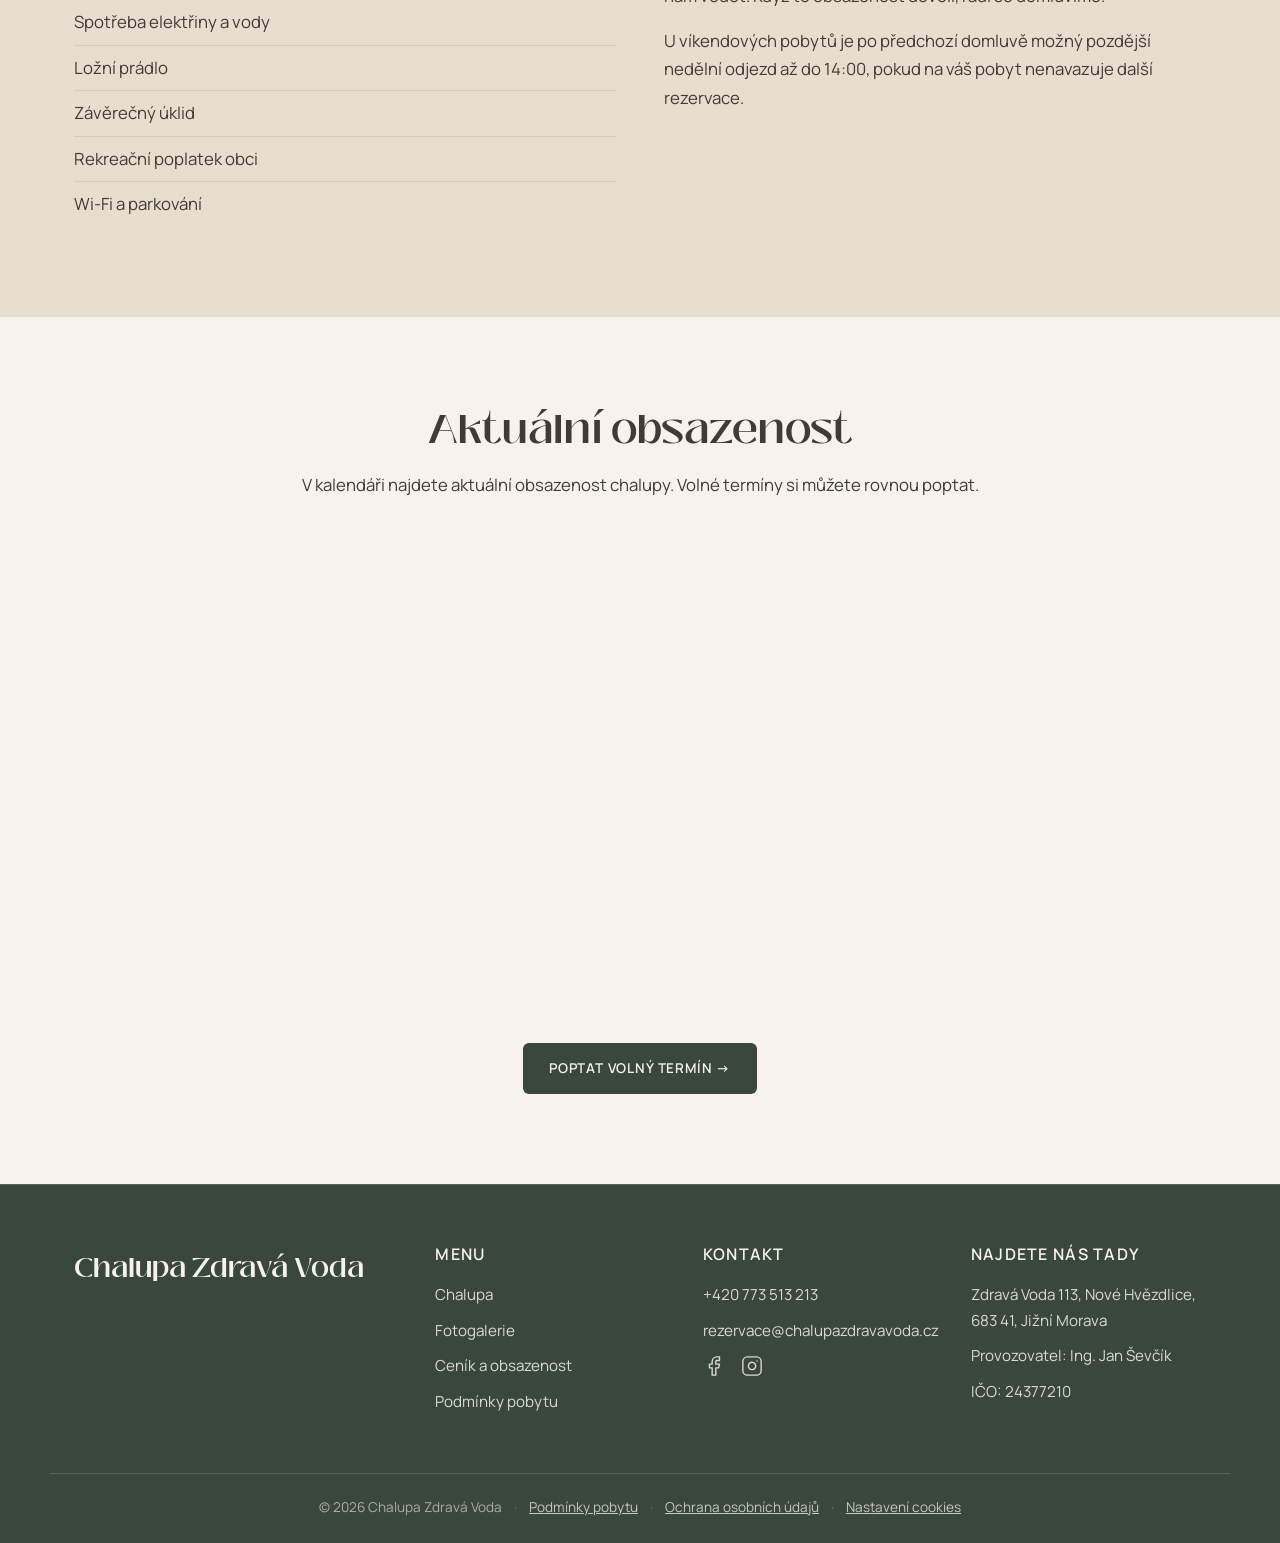
==== commit 28f7a037: "Pet politika a presne terminy svatku v ceniku, Galerie v hlavnim menu, bazen 2027 ve vybaveni, mapa " ====
--- a/cenik-a-obsazenost.html
+++ b/cenik-a-obsazenost.html
@@ -11,7 +11,7 @@
 <meta property="og:title" content="Ceník a obsazenost – Chalupa Zdravá Voda">
 <meta property="og:description" content="Ceník pobytů podle sezóny a aktuální kalendář obsazenosti.">
 <meta property="og:image" content="https://chalupazdravavoda.cz/assets/img/og-image.jpg">
-<meta property="og:url" content="https://chalupazdravavoda.cz/cenik-a-obsazenost.html">
+<meta property="og:url" content="https://chalupazdravavoda.cz/cenik-a-obsazenost">
 <link rel="preconnect" href="https://fonts.googleapis.com">
 <link rel="preconnect" href="https://fonts.gstatic.com" crossorigin>
 <link href="https://fonts.googleapis.com/css2?family=Manrope:wght@400;500;600;700;800&display=swap" rel="stylesheet">
@@ -21,24 +21,25 @@
 
 <header class="site-header">
     <div class="container">
-        <a href="index.html" class="logo">
+        <a href="/" class="logo">
             <img src="assets/img/logo-wide.png" alt="Chalupa Zdravá Voda">
         </a>
         <button class="nav-toggle" id="navToggle" aria-label="Otevřít menu">&#9776;</button>
         <div class="header-right" id="headerRight">
             <nav class="main-nav">
                 <ul>
-                    <li><a href="index.html">Úvod</a></li>
-                    <li><a href="chalupa.html">Chalupa</a></li>
-                    <li><a href="zahrada.html">Zahrada</a></li>
-                    <li><a href="wellness.html">Wellness</a></li>
-                    <li><a href="kam-na-vylet.html">Kam na výlet</a></li>
-                    <li><a href="cenik-a-obsazenost.html" class="active">Ceník &amp; obsazenost</a></li>
-                    <li><a href="kontakt.html">Kontakt</a></li>
+                    <li><a href="/">Úvod</a></li>
+                    <li><a href="chalupa">Chalupa</a></li>
+                    <li><a href="zahrada">Zahrada</a></li>
+                    <li><a href="wellness">Wellness</a></li>
+                    <li><a href="galerie">Galerie</a></li>
+                    <li><a href="kam-na-vylet">Kam na výlet</a></li>
+                    <li><a href="cenik-a-obsazenost" class="active">Ceník &amp; obsazenost</a></li>
+                    <li><a href="kontakt">Kontakt</a></li>
                 </ul>
             </nav>
             <div class="header-cta">
-                <a href="cenik-a-obsazenost.html" class="btn btn-primary">Ověřit volný termín →</a>
+                <a href="cenik-a-obsazenost" class="btn btn-primary">Ověřit volný termín →</a>
             </div>
         </div>
     </div>
@@ -88,23 +89,23 @@
                     </tr>
                     <tr>
                         <td>Velikonoce</td>
-                        <td>4 noci</td>
+                        <td>5 nocí<br><span class="price-sub">24. 3. – 29. 3. 2027</span></td>
                         <td>36 000 Kč</td>
                     </tr>
                     <tr>
                         <td>Vánoce</td>
-                        <td>4 noci</td>
+                        <td>5 nocí<br><span class="price-sub">22. 12. – 27. 12. 2026</span></td>
                         <td>42 000 Kč</td>
                     </tr>
                     <tr>
                         <td>Silvestr</td>
-                        <td>4 noci</td>
+                        <td>5 nocí<br><span class="price-sub">28. 12. 2026 – 2. 1. 2027</span></td>
                         <td>49 000 Kč</td>
                     </tr>
                 </tbody>
             </table>
         </div>
-        <p class="price-note">V červenci a srpnu pronajímáme chalupu pouze na týdenní pobyty od soboty do soboty. Mimo sezónu je minimální délka pobytu 2 noci. Na sváteční termíny se vztahují samostatné ceny.<br>Vratná kauce: 8 000 Kč.</p>
+        <p class="price-note">V červenci a srpnu pronajímáme chalupu pouze na týdenní pobyty od soboty do soboty. Mimo sezónu je minimální délka pobytu 2 noci. Na sváteční termíny se vztahují samostatné ceny.<br>Pobyt s domácím mazlíčkem menšího plemene je možný pouze po předchozí domluvě s ubytovatelem.<br>Vratná kauce: 8 000 Kč.</p>
     </div>
 </section>
 
@@ -144,7 +145,7 @@
         <iframe src="https://obsazenost.e-chalupy.cz/kalendar.php?id=24193&pocetMesicu=12&velikost=4&legenda=ano&vybraneMesice=&naStred=ano&ctvrtleti=ne&stin=ne&jazyk=cz&jednotky=ano&idJednotky=0&vypisJednotky=ne&souhrnny=&pozadi=f7f3ec&kalendarText=423b34&kalendarPozadi=f7f3ec&ramecek=b68b65&mesicText=f7f3ec&mesicPozadi=b68b65&dnyText=39483b&dnyPozadia=ffffff&obsazenoText=f7f3ec&obsazenoPozadi=a8543f&volnoText=f7f3ec&volnoPozadi=5f7a4f&castecneText=222222&castecnePozadi=489ce0&neaktivniDnyText=c4bfb8&neaktivniDnyPozadi=ffffff&legendaText=423b34&fontFamily=Manrope&extCss=" height="460px" width="100%" frameborder="0" id="echalupy-kalendar"></iframe>
 
         <div class="gallery-cta">
-            <a href="kontakt.html" class="btn btn-primary">Poptat volný termín →</a>
+            <a href="kontakt" class="btn btn-primary">Poptat volný termín →</a>
         </div>
     </div>
 </section>
@@ -157,10 +158,10 @@
         <div>
             <h3>Menu</h3>
             <ul>
-                <li><a href="chalupa.html">Chalupa</a></li>
-                <li><a href="galerie.html">Fotogalerie</a></li>
-                <li><a href="cenik-a-obsazenost.html">Ceník a obsazenost</a></li>
-                <li><a href="podminky-pobytu.html">Podmínky pobytu</a></li>
+                <li><a href="chalupa">Chalupa</a></li>
+                <li><a href="galerie">Fotogalerie</a></li>
+                <li><a href="cenik-a-obsazenost">Ceník a obsazenost</a></li>
+                <li><a href="podminky-pobytu">Podmínky pobytu</a></li>
             </ul>
         </div>
         <div>
@@ -186,9 +187,9 @@
     <div class="footer-bottom">
         <div class="footer-legal">
             <span>&copy; 2026 Chalupa Zdravá Voda</span>
-            <span class="sep">·</span><a href="podminky-pobytu.html">Podmínky pobytu</a>
-            <span class="sep">·</span><a href="ochrana-osobnich-udaju.html">Ochrana osobních údajů</a>
-            <span class="sep">·</span><a href="cookies.html">Nastavení cookies</a>
+            <span class="sep">·</span><a href="podminky-pobytu">Podmínky pobytu</a>
+            <span class="sep">·</span><a href="ochrana-osobnich-udaju">Ochrana osobních údajů</a>
+            <span class="sep">·</span><a href="cookies">Nastavení cookies</a>
         </div>
     </div>
 </footer>
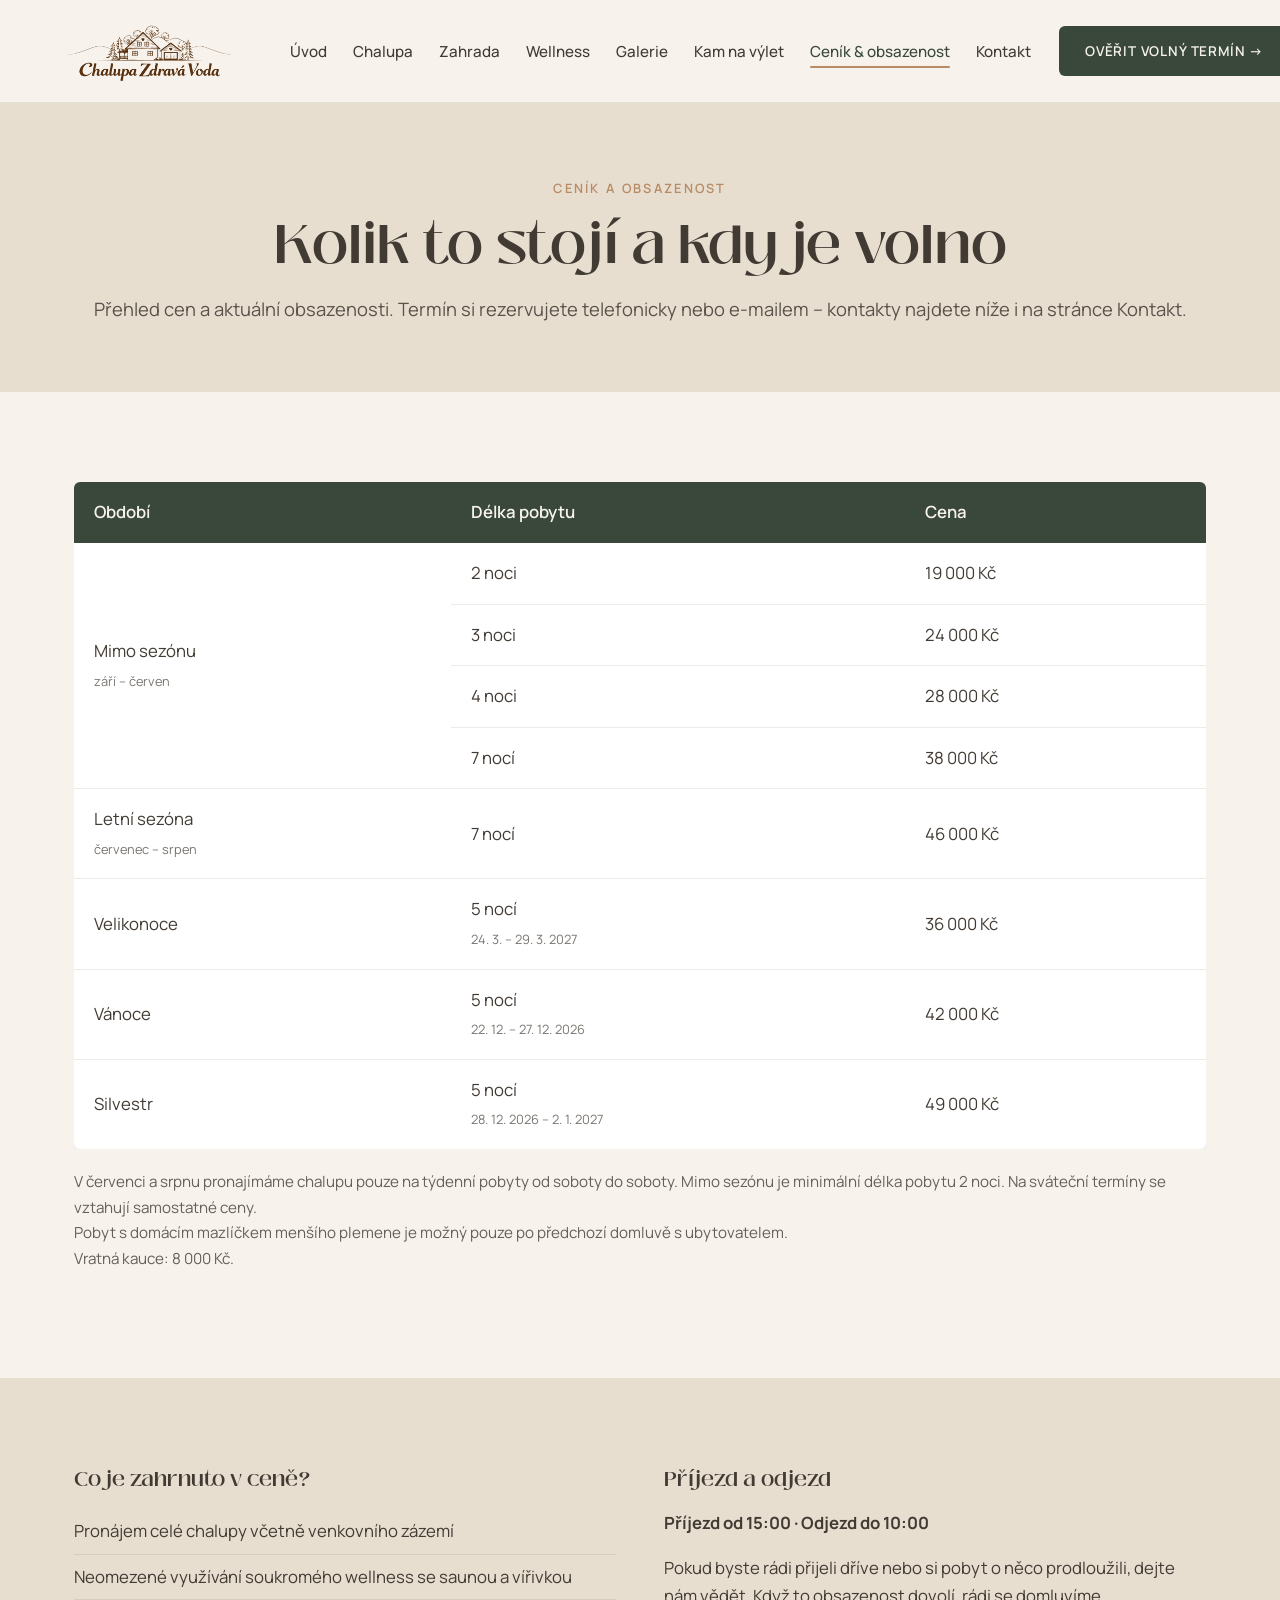
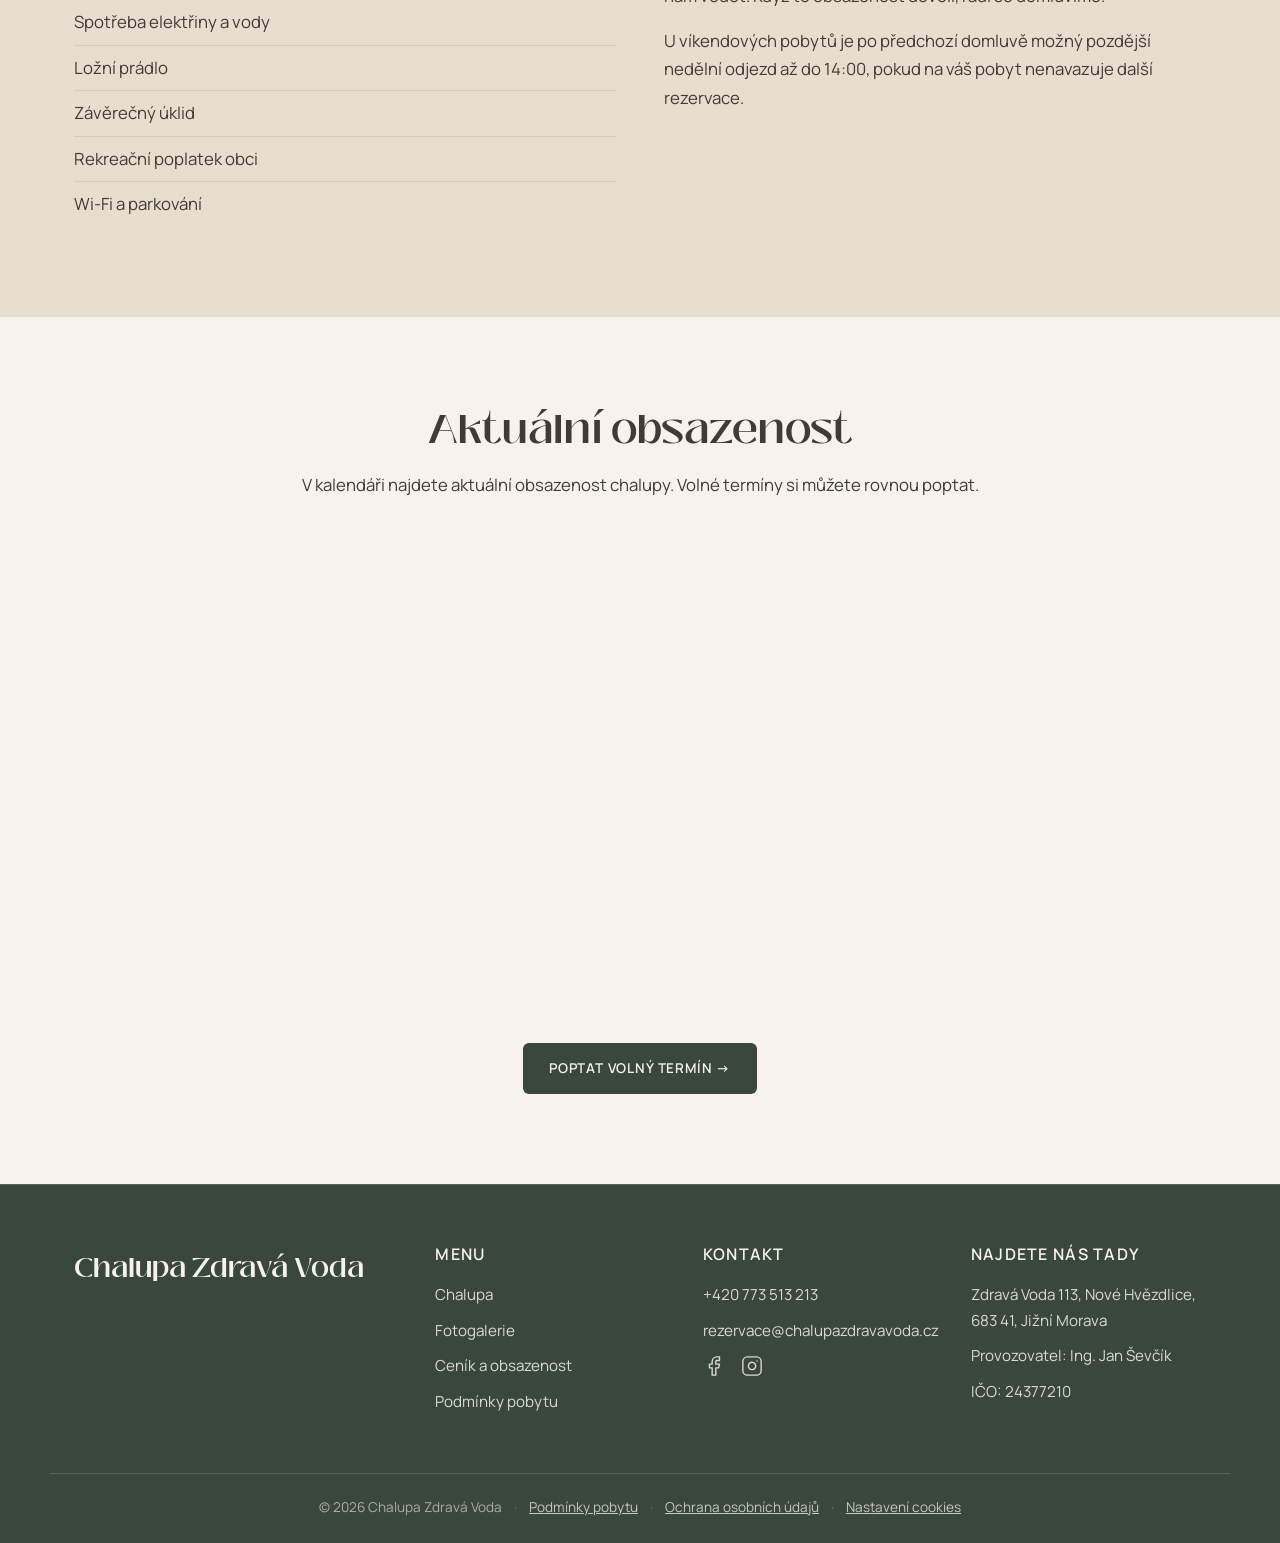
==== commit c2579543: "Cenik: 2 noci mimo sezonu zvyseno z 18000 na 19000 Kc Co-Authored-By: Claude Sonnet 5 <noreply@anthr" ====
--- a/cenik-a-obsazenost.html
+++ b/cenik-a-obsazenost.html
@@ -68,7 +68,7 @@
                     <tr>
                         <td rowspan="4">Mimo sezónu<br><span class="price-sub">září – červen</span></td>
                         <td>2 noci</td>
-                        <td>18 000 Kč</td>
+                        <td>19 000 Kč</td>
                     </tr>
                     <tr>
                         <td>3 noci</td>
--- a/assets/css/style.css
+++ b/assets/css/style.css
@@ -1250,6 +1250,10 @@
   background: rgba(247, 243, 236, 0.15);
 }
 
+.map-facade.is-loaded::before {
+  content: none;
+}
+
 .map-facade-btn {
   position: relative;
   display: flex;
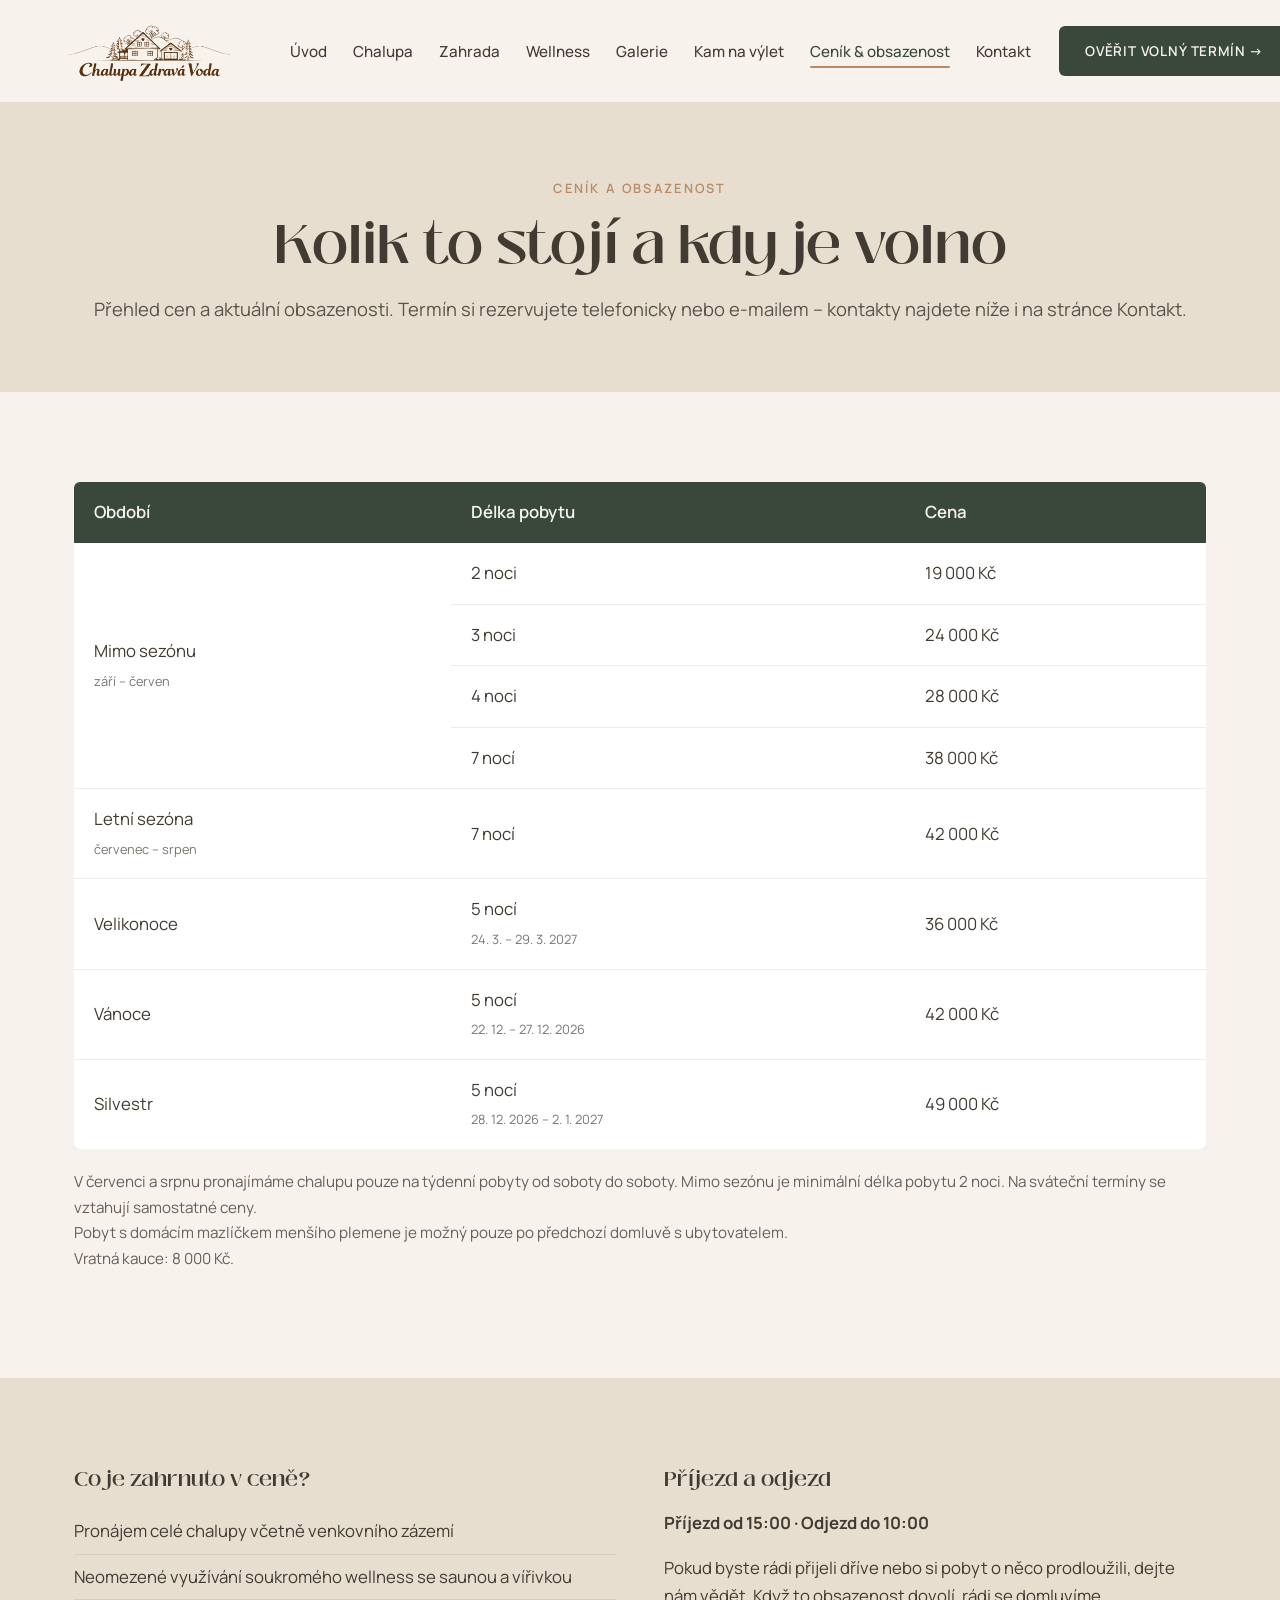
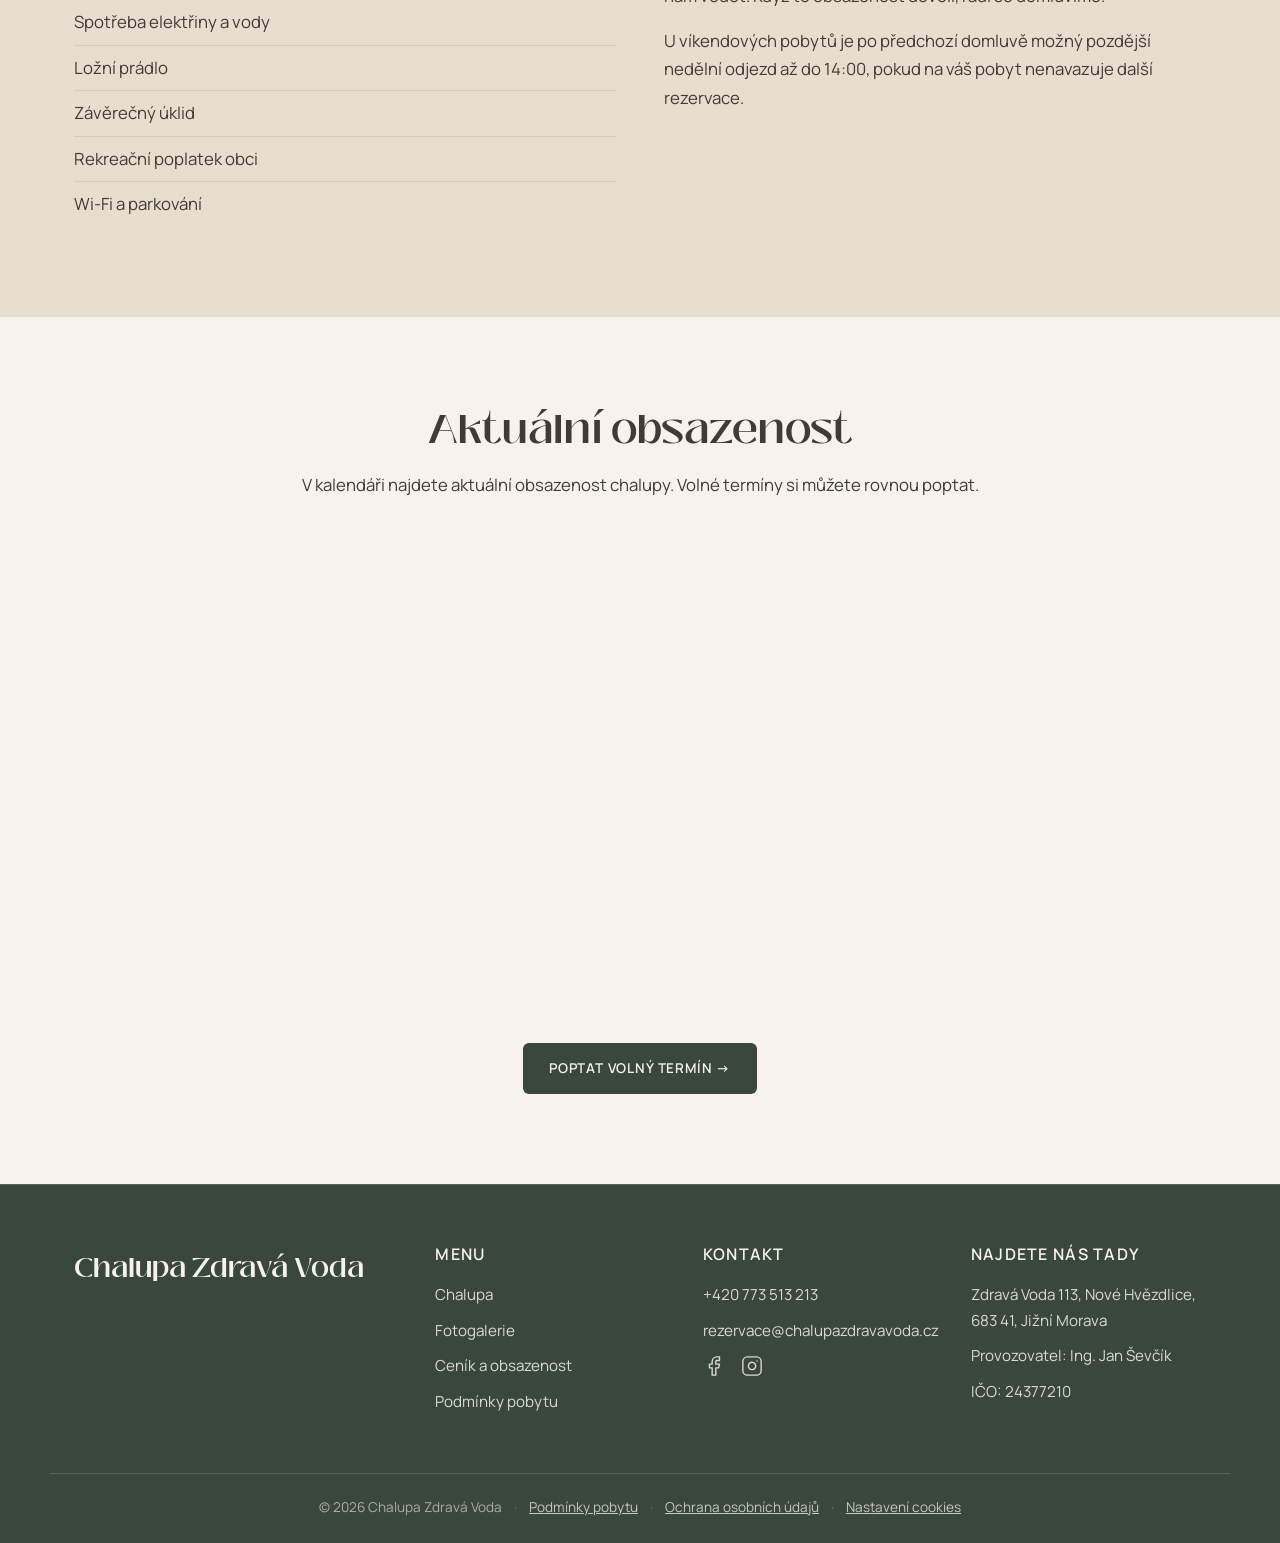
==== commit 8f9c6132: "Cenik: letni sezona snizena z 46000 na 42000 Kc Co-Authored-By: Claude Sonnet 5 <noreply@anthropic.c" ====
--- a/cenik-a-obsazenost.html
+++ b/cenik-a-obsazenost.html
@@ -85,7 +85,7 @@
                     <tr>
                         <td>Letní sezóna<br><span class="price-sub">červenec – srpen</span></td>
                         <td>7 nocí</td>
-                        <td>46 000 Kč</td>
+                        <td>42 000 Kč</td>
                     </tr>
                     <tr>
                         <td>Velikonoce</td>
